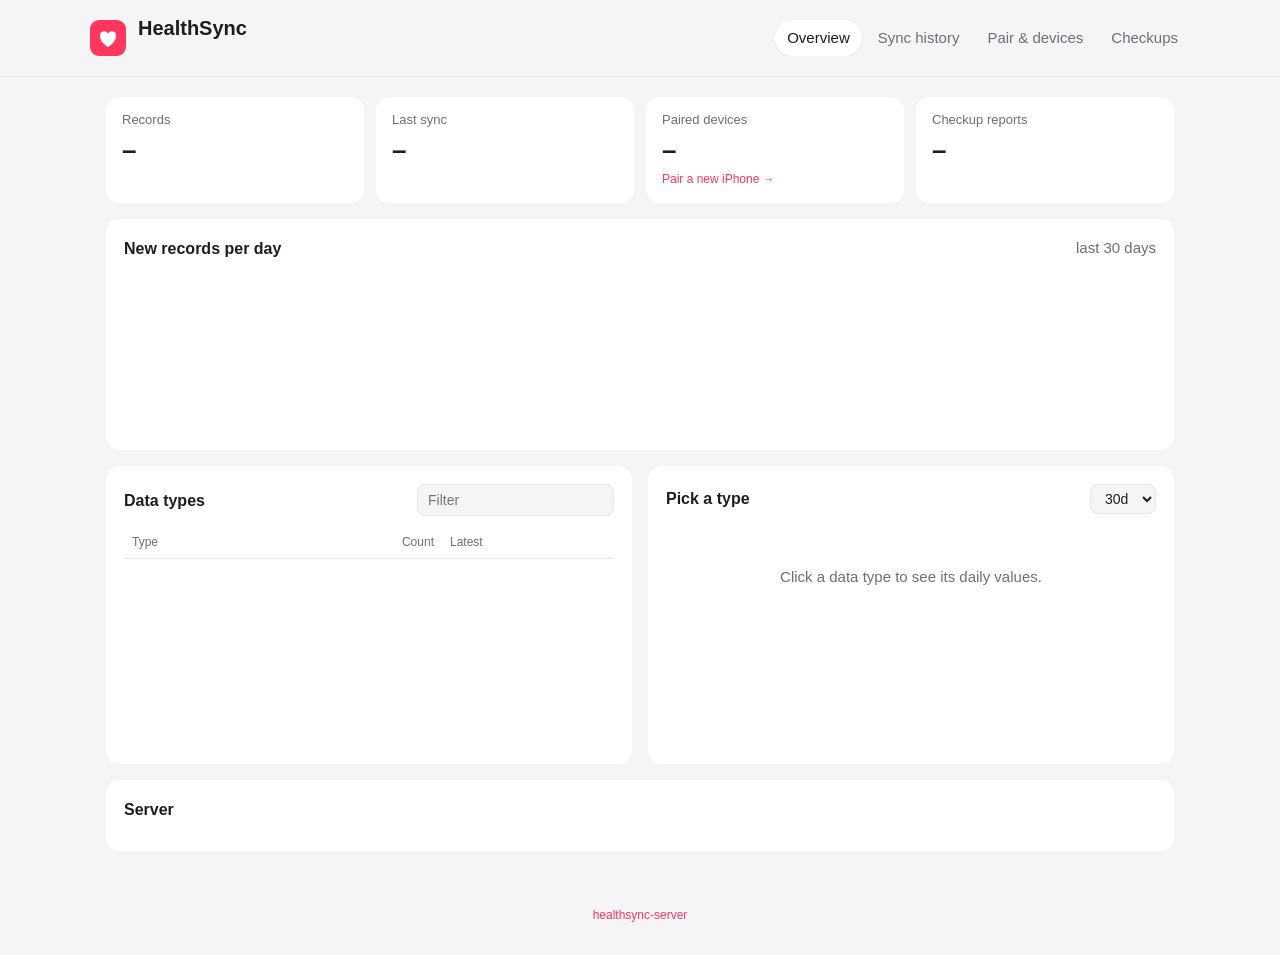
==== web/index.html @ 9d99d283 "healthsync-server: Go receiver for the HealthSync app Single static binary / Docker image that recei" ====
<!doctype html>
<html lang="en">
<head>
<meta charset="utf-8">
<meta name="viewport" content="width=device-width, initial-scale=1">
<title>HealthSync Server</title>
<link rel="icon" href="data:image/svg+xml,%3Csvg xmlns='http://www.w3.org/2000/svg' viewBox='0 0 32 32'%3E%3Crect width='32' height='32' rx='8' fill='%23ff375f'/%3E%3Cpath d='M16 24s-7-4.4-7-9.2A3.8 3.8 0 0 1 16 12a3.8 3.8 0 0 1 7 2.8C23 19.6 16 24 16 24z' fill='%23fff'/%3E%3C/svg%3E">
<link rel="stylesheet" href="style.css">
</head>
<body>
<header class="top">
  <div class="brand">
    <span class="logo" aria-hidden="true"></span>
    <div>
      <h1 id="server-name">HealthSync</h1>
      <p class="sub" id="server-sub">&nbsp;</p>
    </div>
  </div>
  <nav class="tabs" role="tablist">
    <button role="tab" data-tab="overview" data-i18n="tab.overview">Overview</button>
    <button role="tab" data-tab="history" data-i18n="tab.history">Sync history</button>
    <button role="tab" data-tab="devices" data-i18n="tab.devices">Pair &amp; devices</button>
    <button role="tab" data-tab="reports" data-i18n="tab.reports">Checkups</button>
  </nav>
</header>

<main>
  <!-- overview -->
  <section id="tab-overview" class="tab">
    <div class="tiles">
      <div class="tile"><span class="label" data-i18n="ov.records">Records</span><span class="value" id="t-total">–</span><span class="hint" id="t-types"></span></div>
      <div class="tile"><span class="label" data-i18n="ov.last">Last sync</span><span class="value" id="t-last">–</span><span class="hint" id="t-last-hint"></span></div>
      <div class="tile"><span class="label" data-i18n="ov.devices">Paired devices</span><span class="value" id="t-devices">–</span><span class="hint"><a href="#devices" data-i18n="ov.pairnew">Pair a new iPhone →</a></span></div>
      <div class="tile"><span class="label" data-i18n="ov.reports">Checkup reports</span><span class="value" id="t-reports">–</span><span class="hint" id="t-reports-hint"></span></div>
    </div>

    <div class="card">
      <div class="card-head"><h2 data-i18n="ov.activity">New records per day</h2><span class="muted" data-i18n="ov.30d">last 30 days</span></div>
      <div id="activity" class="chart"></div>
    </div>

    <div class="grid2">
      <div class="card">
        <div class="card-head"><h2 data-i18n="ov.types">Data types</h2><input id="type-filter" type="search" data-i18n-ph="ov.filter" placeholder="Filter"></div>
        <div class="scroll"><table class="list" id="types"><thead><tr><th data-i18n="col.type">Type</th><th class="num" data-i18n="col.count">Count</th><th data-i18n="col.latest">Latest</th></tr></thead><tbody></tbody></table></div>
      </div>
      <div class="card" id="type-detail">
        <div class="card-head"><h2 id="td-title" data-i18n="ov.pick">Pick a type</h2><select id="td-days"><option value="7">7d</option><option value="30" selected>30d</option><option value="365">1y</option></select></div>
        <div id="td-chart" class="chart tall"><p class="empty" data-i18n="ov.pickhint">Click a data type to see its daily values.</p></div>
      </div>
    </div>

    <div class="card">
      <div class="card-head"><h2 data-i18n="ov.server">Server</h2></div>
      <dl class="kv" id="server-info"></dl>
    </div>
  </section>

  <!-- history -->
  <section id="tab-history" class="tab" hidden>
    <div class="card">
      <div class="card-head">
        <h2 data-i18n="tab.history">Sync history</h2>
        <div class="seg" id="kind-filter">
          <button data-kind="" class="on" data-i18n="k.all">All</button>
          <button data-kind="ingest" data-i18n="k.ingest">Data</button>
          <button data-kind="report" data-i18n="k.report">Checkups</button>
          <button data-kind="pair" data-i18n="k.pair">Pairing</button>
          <button data-kind="auth" data-i18n="k.auth">Rejected</button>
          <button data-kind="hook" data-i18n="k.hook">Hook</button>
        </div>
      </div>
      <div class="scroll"><table class="list" id="logs"><thead><tr>
        <th data-i18n="col.time">Time</th><th data-i18n="col.event">Event</th><th data-i18n="col.device">Device</th>
        <th class="num" data-i18n="col.received">Received</th><th class="num" data-i18n="col.new">New</th><th data-i18n="col.detail">Detail</th>
      </tr></thead><tbody></tbody></table></div>
      <button class="ghost wide" id="more" data-i18n="more">Load more</button>
    </div>
  </section>

  <!-- pairing -->
  <section id="tab-devices" class="tab" hidden>
    <div id="pending"></div>
    <div class="card pair">
      <div class="pair-body">
        <div class="qr" id="qr"><button class="primary" id="pair-btn" data-i18n="pair.new">Pair a new iPhone</button></div>
        <div class="pair-text">
          <h2 data-i18n="pair.title">Pair with the HealthSync app</h2>
          <ol>
            <li data-i18n="pair.s1">Click “Pair a new iPhone” to show a one-time code.</li>
            <li data-i18n="pair.s2">On the iPhone, scan the QR code with the Camera or in HealthSync → Add destination → Local server.</li>
            <li data-i18n="pair.s3">The app saves the address and its own token. Done.</li>
          </ol>
          <div id="pair-active" hidden>
            <p class="code" id="pair-code"></p>
            <p class="muted"><span data-i18n="pair.expires">Expires in</span> <span id="pair-left"></span> · <span id="pair-url"></span></p>
            <p><button class="ghost" id="pair-copy" data-i18n="pair.copy">Copy link</button> <button class="ghost" id="pair-cancel" data-i18n="pair.cancel">Cancel</button></p>
          </div>
        </div>
      </div>
    </div>
    <div class="card">
      <div class="card-head"><h2 data-i18n="dev.title">Paired devices</h2></div>
      <div class="scroll"><table class="list" id="devices"><thead><tr>
        <th data-i18n="col.device">Device</th><th data-i18n="dev.paired">Paired</th><th data-i18n="dev.seen">Last seen</th><th></th>
      </tr></thead><tbody></tbody></table></div>
      <details class="token">
        <summary data-i18n="tok.title">Shared token (manual setup)</summary>
        <p class="muted" data-i18n="tok.hint">Paste this into the app if you can't scan. Every paired device has its own token instead, which you can revoke above.</p>
        <p><code id="token">••••••••</code> <button class="ghost" id="token-show" data-i18n="tok.show">Show</button></p>
      </details>
    </div>

    <div class="card">
      <div class="card-head"><h2 data-i18n="mcp.title">AI assistants (MCP)</h2></div>
      <p class="muted" data-i18n="mcp.hint">Let Claude or another MCP client read your health data (read-only). Create a token for it; you can revoke it above like any device.</p>
      <p><button class="ghost" id="mcp-token" data-i18n="mcp.create">Create token for an AI assistant</button></p>
      <div id="mcp-setup" hidden>
        <p class="muted" data-i18n="mcp.once">Copy it now, it won't be shown again.</p>
        <p class="muted">Claude Code</p>
        <pre class="snippet" id="mcp-cc"></pre>
        <p class="muted" data-i18n="mcp.other">Other clients (Streamable HTTP)</p>
        <pre class="snippet" id="mcp-json"></pre>
      </div>
      <p class="muted"><span data-i18n="mcp.local">On this computer, desktop apps can also run it over stdio without a token:</span></p>
      <pre class="snippet">{"mcpServers": {"healthsync": {"command": "healthsync-server", "args": ["mcp"]}}}</pre>
    </div>
  </section>

  <!-- reports -->
  <section id="tab-reports" class="tab" hidden>
    <div class="card">
      <div class="card-head"><h2 data-i18n="tab.reports">Checkups</h2></div>
      <p class="muted" data-i18n="rep.hint">Checkup reports imported in the app (PDF / photo → structured values). Files are kept in the reports folder of the data directory.</p>
      <div class="scroll"><table class="list" id="reports"><thead><tr>
        <th data-i18n="col.date">Date</th><th data-i18n="rep.inst">Institution</th><th class="num" data-i18n="rep.items">Items</th><th class="num" data-i18n="rep.flagged">Flagged</th><th data-i18n="rep.received">Received</th>
      </tr></thead><tbody></tbody></table></div>
    </div>
  </section>
</main>
<footer><a href="https://github.com/herosizy/healthsync-server" target="_blank" rel="noopener">healthsync-server</a> <span id="ver"></span></footer>
<script src="app.js"></script>
</body>
</html>
---- web/style.css ----
:root {
  --bg: #f5f5f7; --card: #fff; --text: #1d1d1f; --muted: #6e6e73; --line: #e5e5ea;
  --accent: #ff375f; --accent-soft: #ffe5ea; --ok: #248a3d; --bad: #d70015; --bar: #ff375f; --bar-soft: #ffc2cf;
  --radius: 14px;
  color-scheme: light dark;
}
@media (prefers-color-scheme: dark) {
  :root {
    --bg: #000; --card: #1c1c1e; --text: #f5f5f7; --muted: #98989d; --line: #2c2c2e;
    --accent: #ff4f73; --accent-soft: #3a1820; --ok: #30d158; --bad: #ff453a; --bar: #ff4f73; --bar-soft: #5a2533;
  }
}
* { box-sizing: border-box; }
body {
  margin: 0; background: var(--bg); color: var(--text);
  font: 15px/1.45 -apple-system, BlinkMacSystemFont, "SF Pro Text", "PingFang SC", "Segoe UI", Roboto, "Noto Sans SC", sans-serif;
}
a { color: var(--accent); text-decoration: none; }
a:hover { text-decoration: underline; }
h1, h2 { margin: 0; font-weight: 650; }
h1 { font-size: 20px; }
h2 { font-size: 16px; }
.muted, .sub { color: var(--muted); }
.sub { margin: 0; font-size: 13px; }

.top {
  position: sticky; top: 0; z-index: 2; display: flex; flex-wrap: wrap; gap: 12px 24px; align-items: center; justify-content: space-between;
  padding: 14px max(16px, calc((100vw - 1100px) / 2)); background: color-mix(in srgb, var(--bg) 85%, transparent);
  backdrop-filter: saturate(180%) blur(20px); border-bottom: 1px solid var(--line);
}
@media (max-width: 760px) { .top { position: static; } }
.brand { display: flex; gap: 12px; align-items: center; min-width: 0; }
.logo { width: 36px; height: 36px; border-radius: 9px; flex: none; background: var(--accent) url("data:image/svg+xml,%3Csvg xmlns='http://www.w3.org/2000/svg' viewBox='0 0 32 32'%3E%3Cpath d='M16 24s-7-4.4-7-9.2A3.8 3.8 0 0 1 16 12a3.8 3.8 0 0 1 7 2.8C23 19.6 16 24 16 24z' fill='%23fff'/%3E%3C/svg%3E") center/100% no-repeat; }
.tabs { display: flex; gap: 4px; overflow-x: auto; max-width: 100%; }
.tabs button, .seg button {
  border: 0; background: none; color: var(--muted); font: inherit; padding: 7px 12px; border-radius: 999px; cursor: pointer; white-space: nowrap;
}
.tabs button[aria-selected="true"], .seg button.on { background: var(--card); color: var(--text); box-shadow: 0 1px 2px rgba(0,0,0,.08); }
main { max-width: 1100px; margin: 0 auto; padding: 20px 16px 40px; }
footer { text-align: center; color: var(--muted); font-size: 12px; padding: 0 16px 30px; }

.card { background: var(--card); border-radius: var(--radius); padding: 18px; margin-bottom: 16px; min-width: 0; }
.card-head { display: flex; flex-wrap: wrap; gap: 8px 12px; align-items: center; justify-content: space-between; margin-bottom: 12px; }
.grid2 { display: grid; grid-template-columns: 1fr 1fr; gap: 16px; }
.grid2 > .card { margin-bottom: 16px; }
@media (max-width: 760px) { .grid2 { grid-template-columns: 1fr; gap: 0; } }

.tiles { display: grid; grid-template-columns: repeat(4, 1fr); gap: 12px; margin-bottom: 16px; }
@media (max-width: 760px) { .tiles { grid-template-columns: 1fr 1fr; } }
.tile { background: var(--card); border-radius: var(--radius); padding: 14px 16px; display: flex; flex-direction: column; gap: 2px; min-width: 0; }
.tile .label { color: var(--muted); font-size: 13px; }
.tile .value { font-size: 26px; font-weight: 650; font-variant-numeric: tabular-nums; white-space: nowrap; overflow: hidden; text-overflow: ellipsis; }
.tile .hint { color: var(--muted); font-size: 12px; min-height: 1.4em; white-space: nowrap; overflow: hidden; text-overflow: ellipsis; }

.chart { width: 100%; height: 160px; position: relative; }
.chart.tall { height: 220px; }
.chart svg { width: 100%; height: 100%; display: block; overflow: visible; }
.chart .axis { fill: var(--muted); font-size: 10px; }
.chart .grid { stroke: var(--line); stroke-width: 1; }
.chart .bar { fill: var(--bar); }
.chart .bar.fail { fill: var(--bad); }
.chart .bar:hover { opacity: .75; }
.chart .line { fill: none; stroke: var(--accent); stroke-width: 2; }
.chart .area { fill: var(--accent-soft); }
.empty { color: var(--muted); text-align: center; padding: 40px 0; margin: 0; }
.tip { position: absolute; pointer-events: none; background: var(--text); color: var(--bg); font-size: 12px; padding: 4px 8px; border-radius: 6px; white-space: nowrap; transform: translate(-50%, -110%); }

.scroll { overflow-x: auto; }
table.list { width: 100%; border-collapse: collapse; font-size: 14px; }
.list th { text-align: left; color: var(--muted); font-weight: 500; font-size: 12px; padding: 6px 8px; border-bottom: 1px solid var(--line); white-space: nowrap; }
.list td { padding: 8px; border-bottom: 1px solid var(--line); vertical-align: top; }
.list tr:last-child td { border-bottom: 0; }
.list .num { text-align: right; font-variant-numeric: tabular-nums; }
#types tbody tr { cursor: pointer; }
#types tbody tr:hover, #types tbody tr.sel { background: var(--accent-soft); }
#types td:first-child { word-break: break-all; }
.card > .scroll { max-height: 420px; overflow-y: auto; }
#tab-history .card > .scroll { max-height: none; }
.nowrap { white-space: nowrap; }
.badge { display: inline-block; font-size: 12px; padding: 1px 8px; border-radius: 999px; background: var(--line); white-space: nowrap; }
.badge.ok { background: color-mix(in srgb, var(--ok) 18%, transparent); color: var(--ok); }
.badge.bad { background: color-mix(in srgb, var(--bad) 15%, transparent); color: var(--bad); }
.detail { color: var(--muted); font-size: 13px; max-width: 420px; }
.detail details summary { cursor: pointer; }
.detail pre { white-space: pre-wrap; word-break: break-word; margin: 6px 0 0; font-size: 12px; }

input[type=search], select { font: inherit; font-size: 14px; color: var(--text); background: var(--bg); border: 1px solid var(--line); border-radius: 8px; padding: 5px 10px; }
button.primary, button.ghost { font: inherit; border-radius: 10px; cursor: pointer; padding: 8px 14px; }
button.primary { background: var(--accent); color: #fff; border: 0; font-weight: 600; padding: 12px 18px; }
button.ghost { background: none; color: var(--accent); border: 1px solid var(--line); }
button.ghost.danger { color: var(--bad); }
button.wide { width: 100%; margin-top: 10px; }

.pair-body { display: flex; gap: 28px; align-items: center; flex-wrap: wrap; }
.qr { width: 240px; height: 240px; flex: none; display: grid; place-items: center; background: var(--bg); border-radius: 12px; }
.qr svg { width: 100%; height: 100%; border-radius: 12px; }
.pair-text { flex: 1 1 280px; min-width: 0; }
.pair-text ol { padding-left: 20px; color: var(--muted); }
.code { font-size: 40px; font-weight: 700; letter-spacing: .12em; margin: 8px 0 0; font-variant-numeric: tabular-nums; }
@media (max-width: 560px) { .qr { width: 100%; height: auto; aspect-ratio: 1; } }

.pending { border: 2px solid var(--accent); }
.pending .row { display: flex; gap: 12px; align-items: center; justify-content: space-between; flex-wrap: wrap; }

.kv { display: grid; grid-template-columns: max-content 1fr; gap: 6px 16px; margin: 0; font-size: 14px; }
.kv dt { color: var(--muted); }
.kv dd { margin: 0; word-break: break-all; }
.token { margin-top: 12px; }
.token summary { cursor: pointer; color: var(--muted); }
code { font-family: ui-monospace, SFMono-Regular, Menlo, monospace; font-size: 13px; word-break: break-all; }
.snippet { background: var(--bg); border-radius: 8px; padding: 10px 12px; font: 12px/1.5 ui-monospace, SFMono-Regular, Menlo, monospace; white-space: pre-wrap; word-break: break-all; margin: 4px 0 12px; }
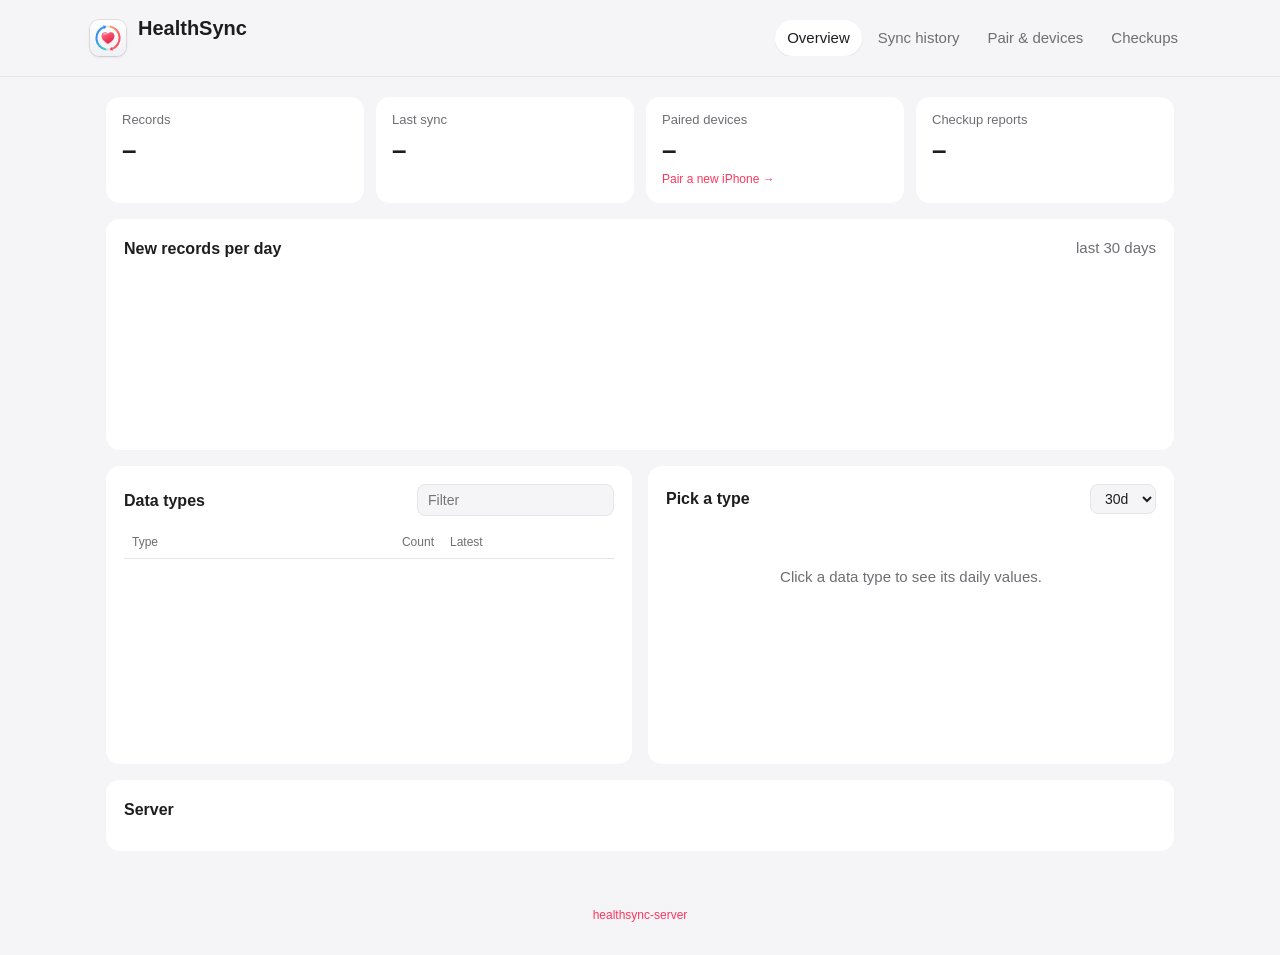
==== commit c6030fa5: "Dashboard: use the HealthSync app icon (sync ring around heart) for the logo, favicon and home-scree" ====
--- a/web/index.html
+++ b/web/index.html
@@ -4,7 +4,8 @@
 <meta charset="utf-8">
 <meta name="viewport" content="width=device-width, initial-scale=1">
 <title>HealthSync Server</title>
-<link rel="icon" href="data:image/svg+xml,%3Csvg xmlns='http://www.w3.org/2000/svg' viewBox='0 0 32 32'%3E%3Crect width='32' height='32' rx='8' fill='%23ff375f'/%3E%3Cpath d='M16 24s-7-4.4-7-9.2A3.8 3.8 0 0 1 16 12a3.8 3.8 0 0 1 7 2.8C23 19.6 16 24 16 24z' fill='%23fff'/%3E%3C/svg%3E">
+<link rel="icon" href="icon.svg" type="image/svg+xml">
+<link rel="apple-touch-icon" href="apple-touch-icon.png">
 <link rel="stylesheet" href="style.css">
 </head>
 <body>
@@ -117,10 +118,7 @@
       <p><button class="ghost" id="mcp-token" data-i18n="mcp.create">Create token for an AI assistant</button></p>
       <div id="mcp-setup" hidden>
         <p class="muted" data-i18n="mcp.once">Copy it now, it won't be shown again.</p>
-        <p class="muted">Claude Code</p>
-        <pre class="snippet" id="mcp-cc"></pre>
-        <p class="muted" data-i18n="mcp.other">Other clients (Streamable HTTP)</p>
-        <pre class="snippet" id="mcp-json"></pre>
+        <div id="mcp-configs"></div>
       </div>
       <p class="muted"><span data-i18n="mcp.local">On this computer, desktop apps can also run it over stdio without a token:</span></p>
       <pre class="snippet">{"mcpServers": {"healthsync": {"command": "healthsync-server", "args": ["mcp"]}}}</pre>
--- a/web/style.css
+++ b/web/style.css
@@ -30,7 +30,7 @@
 }
 @media (max-width: 760px) { .top { position: static; } }
 .brand { display: flex; gap: 12px; align-items: center; min-width: 0; }
-.logo { width: 36px; height: 36px; border-radius: 9px; flex: none; background: var(--accent) url("data:image/svg+xml,%3Csvg xmlns='http://www.w3.org/2000/svg' viewBox='0 0 32 32'%3E%3Cpath d='M16 24s-7-4.4-7-9.2A3.8 3.8 0 0 1 16 12a3.8 3.8 0 0 1 7 2.8C23 19.6 16 24 16 24z' fill='%23fff'/%3E%3C/svg%3E") center/100% no-repeat; }
+.logo { width: 36px; height: 36px; border-radius: 9px; flex: none; background: url("icon.svg") center/100% no-repeat; box-shadow: 0 0 0 1px rgba(0,0,0,.08), 0 1px 3px rgba(0,0,0,.12); }
 .tabs { display: flex; gap: 4px; overflow-x: auto; max-width: 100%; }
 .tabs button, .seg button {
   border: 0; background: none; color: var(--muted); font: inherit; padding: 7px 12px; border-radius: 999px; cursor: pointer; white-space: nowrap;
@@ -109,3 +109,5 @@
 .token summary { cursor: pointer; color: var(--muted); }
 code { font-family: ui-monospace, SFMono-Regular, Menlo, monospace; font-size: 13px; word-break: break-all; }
 .snippet { background: var(--bg); border-radius: 8px; padding: 10px 12px; font: 12px/1.5 ui-monospace, SFMono-Regular, Menlo, monospace; white-space: pre-wrap; word-break: break-all; margin: 4px 0 12px; }
+.cfg-head { display: flex; justify-content: space-between; align-items: center; gap: 8px; font-size: 13px; color: var(--muted); }
+.cfg-head button { padding: 3px 10px; font-size: 13px; }
